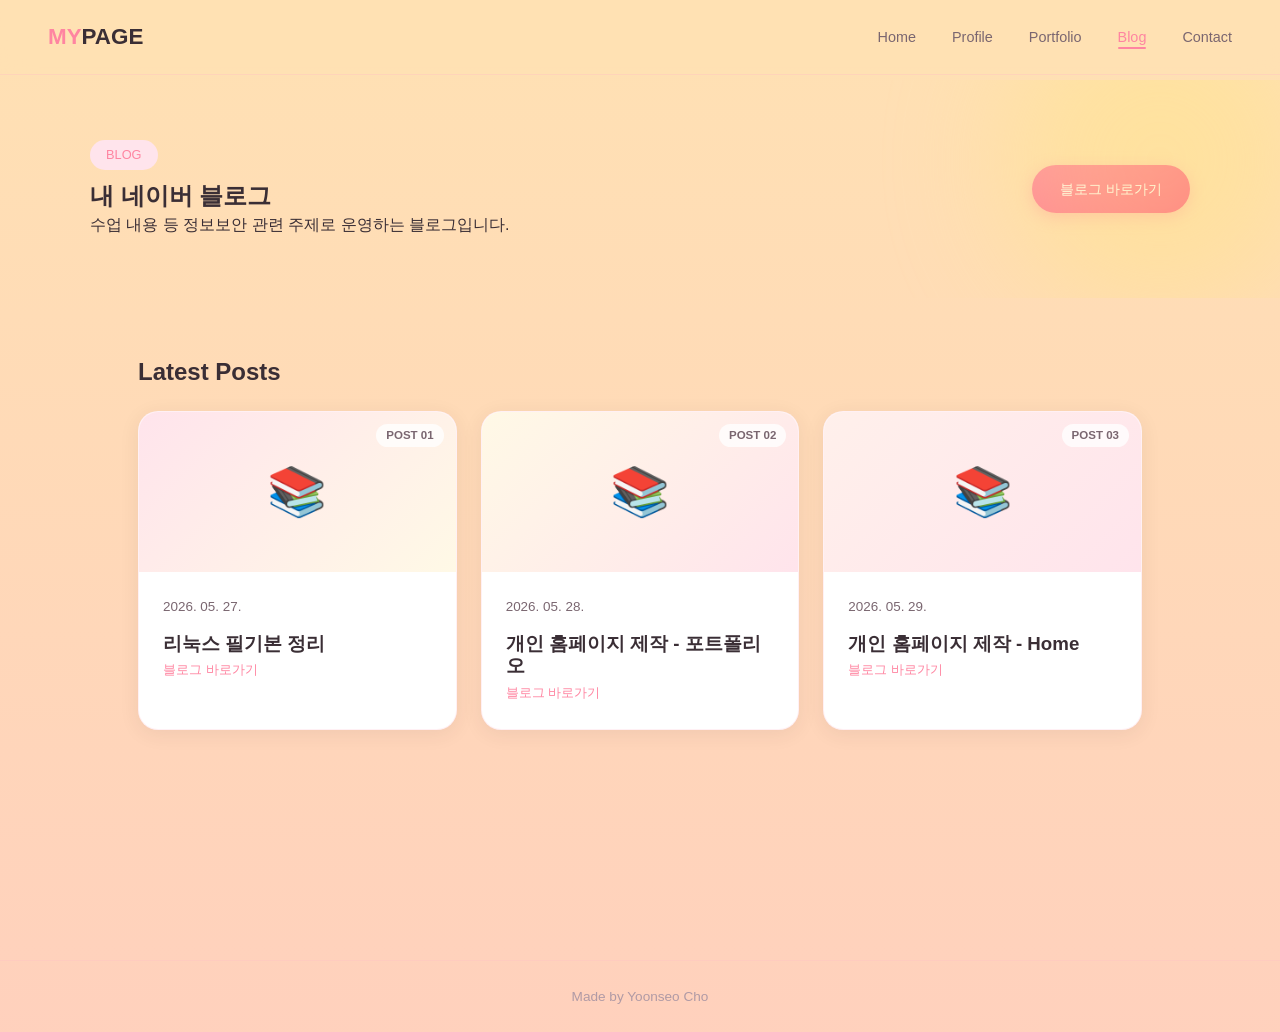
==== blog.html @ 68f16d3c "Add files via upload" ====
<!doctype html>
<html lang="ko">
  <head>
    <meta charset="UTF-8" />
    <meta name="viewport" content="width=device-width, initial-scale=1.0" />
    <title>My Portfolio · Blog</title>
    <link rel="stylesheet" href="css/style.css" />
    <link rel="stylesheet" href="css/pages.css" />
  </head>
  <body>
    <nav class="navbar">
      <div class="nav-logo">MY<span>PAGE</span></div>
      <ul class="nav-links">
        <li><a href="index.html">Home</a></li>
        <li><a href="profile.html">Profile</a></li>
        <li><a href="portfolio.html">Portfolio</a></li>
        <li><a href="blog.html" class="active">Blog</a></li>
        <li><a href="contact.html">Contact</a></li>
      </ul>
      <div class="nav-toggle"><span></span><span></span><span></span></div>
    </nav>

    <main class="page-wrapper">
      <section class="blog-hero">
        <div
          class="blob"
          style="
            width: 320px;
            height: 320px;
            background: var(--yellow-mid);
            top: -80px;
            right: -40px;
          "
        ></div>
        <div class="blog-hero-inner">
          <div>
            <div class="pill-label">BLOG</div>
            <h1>내 네이버 블로그</h1>
            <p>수업 내용 등 정보보안 관련 주제로 운영하는 블로그입니다.</p>
          </div>
          <a
            href="https://blog.naver.com/avac-ode2613"
            target="_blank"
            class="btn btn-primary"
            style="white-space: nowrap; flex-shrink: 0"
          >
            블로그 바로가기
          </a>
        </div>
      </section>

      <div class="blog-content">
        <h2 class="blog-posts-title">Latest Posts</h2>

        <div class="blog-posts-grid" data-stagger>
          <div class="blog-post-card fade-in">
            <div class="blog-post-thumb">
              📚
              <span class="post-num">POST 01</span>
            </div>
            <div class="blog-post-body">
              <p class="blog-post-date">2026. 05. 27.</p>
              <h3>리눅스 필기본 정리</h3>
              <a
                href="https://blog.naver.com/avac-ode2613"
                target="_blank"
                class="blog-post-link"
                >블로그 바로가기</a
              >
            </div>
          </div>

          <div class="blog-post-card fade-in">
            <div
              class="blog-post-thumb"
              style="
                background: linear-gradient(
                  135deg,
                  var(--yellow-light),
                  var(--pink-light)
                );
              "
            >
              📚
              <span class="post-num">POST 02</span>
            </div>
            <div class="blog-post-body">
              <p class="blog-post-date">2026. 05. 28.</p>
              <h3>개인 홈페이지 제작 - 포트폴리오</h3>
              <a
                href="https://blog.naver.com/avac-ode2613"
                target="_blank"
                class="blog-post-link"
                >블로그 바로가기</a
              >
            </div>
          </div>

          <div class="blog-post-card fade-in">
            <div
              class="blog-post-thumb"
              style="
                background: linear-gradient(135deg, #fff0eb, var(--pink-light));
              "
            >
              📚
              <span class="post-num">POST 03</span>
            </div>
            <div class="blog-post-body">
              <p class="blog-post-date">2026. 05. 29.</p>
              <h3>개인 홈페이지 제작 - Home</h3>
              <a
                href="https://blog.naver.com/avac-ode2613"
                target="_blank"
                class="blog-post-link"
                >블로그 바로가기</a
              >
            </div>
          </div>
        </div>
      </div>
    </main>

    <footer class="footer">
      <p>Made by Yoonseo Cho</p>
    </footer>

    <script src="js/main.js"></script>
  </body>
</html>
---- css/style.css ----
/* ===== CSS Variables ===== */
:root {
  --pink-light: #ffe4ec;
  --pink-mid: #ffb6c8;
  --pink-accent: #ff85a1;
  --yellow-light: #fff9e6;
  --yellow-mid: #ffe680;
  --text-dark: #3a2e35;
  --text-mid: #7a6670;
  --text-soft: #b09aa5;
  --white: #ffffff;
  --shadow: 0 4px 20px rgba(58, 46, 53, 0.08);
  --shadow-hover: 0 8px 32px rgba(255, 133, 161, 0.15);
  --radius: 20px;
  --radius-sm: 12px;
  --t: all 0.3s ease;
}

/* ===== Reset & Base ===== */
*,
*::before,
*::after {
  box-sizing: border-box;
  margin: 0;
  padding: 0;
}
html {
  scroll-behavior: smooth;
}
body {
  font-family: sans-serif;
  background: linear-gradient(#ffe1b3 0%, hsl(18, 100%, 87%) 100%);
  min-height: 100vh;
  color: var(--text-dark);
  line-height: 1.7;
}
h1,
h2,
h3,
h4 {
  line-height: 1.2;
}
a {
  text-decoration: none;
  color: inherit;
}
img {
  max-width: 100%;
}
::-webkit-scrollbar {
  width: 6px;
}
::-webkit-scrollbar-track {
  background: var(--pink-light);
}
::-webkit-scrollbar-thumb {
  background: var(--pink-accent);
  border-radius: 99px;
}

/* ===== Navbar ===== */
.navbar {
  position: fixed;
  top: 0;
  left: 0;
  right: 0;
  z-index: 1000;
  display: flex;
  align-items: center;
  justify-content: space-between;
  padding: 18px 48px;
  background: rgba(255, 225, 179, 0.88);
  backdrop-filter: blur(16px);
  border-bottom: 1.5px solid rgba(255, 182, 200, 0.3);
  transition: var(--t);
}
.navbar.scrolled {
  padding: 12px 48px;
  box-shadow: var(--shadow-hover);
}
.nav-logo {
  font-size: 1.4rem;
  font-weight: 700;
  color: var(--pink-accent);
}
.nav-logo span {
  color: var(--text-dark);
}
.nav-links {
  display: flex;
  gap: 36px;
  list-style: none;
}
.nav-links a {
  font-size: 0.9rem;
  font-weight: 500;
  color: var(--text-mid);
  position: relative;
  transition: var(--t);
}
.nav-links a::after {
  content: '';
  position: absolute;
  bottom: -4px;
  left: 0;
  width: 0;
  height: 2px;
  background: var(--pink-accent);
  border-radius: 99px;
  transition: var(--t);
}
.nav-links a:hover,
.nav-links a.active {
  color: var(--pink-accent);
}
.nav-links a:hover::after,
.nav-links a.active::after {
  width: 100%;
}
.nav-toggle {
  display: none;
  flex-direction: column;
  gap: 5px;
  cursor: pointer;
  padding: 4px;
}
.nav-toggle span {
  display: block;
  width: 24px;
  height: 2px;
  background: var(--text-dark);
  border-radius: 99px;
  transition: var(--t);
}

/* ===== Layout ===== */
.page-wrapper {
  padding-top: 80px;
  min-height: 100vh;
}
.section {
  padding: 80px 48px;
  max-width: 1100px;
  margin: 0 auto;
}
.section-title {
  font-size: 2.2rem;
  margin-bottom: 8px;
}
.section-subtitle {
  color: var(--text-soft);
  margin-bottom: 48px;
}
.pill-label {
  display: inline-block;
  padding: 4px 16px;
  background: var(--pink-light);
  color: var(--pink-accent);
  border-radius: 99px;
  font-size: 0.8rem;
  font-weight: 500;
  margin-bottom: 12px;
}

/* ===== Cards ===== */
.card {
  background: var(--white);
  border-radius: var(--radius);
  padding: 36px;
  box-shadow: var(--shadow);
  border: 1.5px solid rgba(255, 182, 200, 0.2);
  transition: var(--t);
}
.card:hover {
  transform: translateY(-4px);
  box-shadow: var(--shadow-hover);
  border-color: rgba(255, 133, 161, 0.3);
}

/* ===== Buttons ===== */
.btn {
  display: inline-flex;
  align-items: center;
  gap: 8px;
  padding: 12px 28px;
  border-radius: 99px;
  font-size: 0.9rem;
  font-weight: 500;
  cursor: pointer;
  border: none;
  transition: var(--t);
}
.btn-primary {
  background: linear-gradient(135deg, var(--pink-accent), #ff5c85);
  color: var(--white);
  box-shadow: 0 4px 16px rgba(255, 133, 161, 0.4);
}
.btn-primary:hover {
  transform: translateY(-2px);
  box-shadow: 0 8px 24px rgba(255, 133, 161, 0.5);
}
.btn-secondary {
  background: var(--yellow-light);
  color: var(--text-dark);
  border: 1.5px solid var(--yellow-mid);
}
.btn-secondary:hover {
  background: var(--yellow-mid);
  transform: translateY(-2px);
}
.btn-outline {
  background: transparent;
  color: var(--pink-accent);
  border: 1.5px solid var(--pink-accent);
}
.btn-outline:hover {
  background: var(--pink-light);
  transform: translateY(-2px);
}

/* ===== Blob / Footer / Animation ===== */
.blob {
  position: absolute;
  border-radius: 50%;
  filter: blur(60px);
  opacity: 0.4;
  pointer-events: none;
  z-index: 0;
}
.footer {
  text-align: center;
  padding: 24px;
  color: var(--text-soft);
  font-size: 0.85rem;
  border-top: 1.5px solid rgba(255, 182, 200, 0.2);
  margin-top: 60px;
}
.fade-in {
  opacity: 10;
  transform: translateY(24px);
  transition:
    opacity 0.6s ease,
    transform 0.6s ease;
}

/* ===== Responsive ===== */
@media (max-width: 640px) {
  .navbar {
    padding: 16px 24px;
  }
  .navbar.scrolled {
    padding: 12px 24px;
  }
  .nav-links {
    display: none;
    flex-direction: column;
    position: absolute;
    top: 100%;
    left: 0;
    right: 0;
    background: rgba(255, 225, 179, 0.97);
    padding: 24px;
    gap: 20px;
    border-bottom: 1px solid var(--pink-light);
  }
  .nav-links.open {
    display: flex;
  }
  .nav-toggle {
    display: flex;
  }
  .section {
    padding: 48px 24px;
  }
}
---- css/pages.css ----
/* ===== HOME: Hero ===== */
.hero {
  position: relative;
  min-height: calc(100vh - 80px);
  display: flex;
  align-items: center;
  overflow: hidden;
  padding: 60px 48px;
}
.hero-content {
  position: relative;
  z-index: 1;
  max-width: 1100px;
  margin: 0 auto;
  width: 100%;
  display: grid;
  grid-template-columns: 1fr 1fr;
  align-items: center;
  gap: 64px;
}
.hero-text h1 {
  font-size: 3.6rem;
  line-height: 1.1;
  margin-bottom: 20px;
}
.hero-text h1 .highlight {
  color: var(--pink-accent);
}
.hero-text p {
  font-size: 1.05rem;
  color: var(--text-mid);
  margin-bottom: 36px;
  max-width: 440px;
}
.hero-actions {
  display: flex;
  gap: 16px;
  flex-wrap: wrap;
}
.hero-visual {
  display: flex;
  justify-content: center;
  align-items: center;
}

/* Profile Circle */
.profile-frame {
  position: relative;
  width: 320px;
  height: 320px;
}
.profile-ring {
  position: absolute;
  inset: -12px;
  border-radius: 50%;
  border: 3px dashed rgba(255, 133, 161, 0.4);
  animation: spin 16s linear infinite;
}
@keyframes spin {
  from {
    transform: rotate(0deg);
  }
  to {
    transform: rotate(360deg);
  }
}
.profile-circle {
  width: 320px;
  height: 320px;
  border-radius: 50%;
  overflow: hidden;
  border: 6px solid var(--white);
  box-shadow: 0 12px 48px rgba(255, 133, 161, 0.3);
}

/* ===== HOME: Team ===== */
.team-section {
  background: rgba(255, 255, 255, 0.25);
  padding: 80px 48px;
}
.team-inner {
  max-width: 1100px;
  margin: 0 auto;
}
.teammates-row {
  color: black;
  margin-bottom: 25px;
  display: grid;
  grid-template-columns: repeat(3, 1fr);
  gap: 24px;
}
.team-card {
  background: var(--white);
  border-radius: var(--radius);
  padding: 28px;
  box-shadow: var(--shadow);
  border: 1.5px solid rgba(255, 182, 200, 0.25);
  transition: var(--t);
  position: relative;
  overflow: hidden;
}
.team-card::before {
  content: '';
  position: absolute;
  top: 0;
  left: 0;
  right: 0;
  height: 4px;
  background: linear-gradient(90deg, var(--pink-accent), var(--yellow-mid));
}
.team-card:hover {
  transform: translateY(-6px);
  box-shadow: var(--shadow-hover);
}
.team-role-badge {
  display: inline-block;
  padding: 3px 12px;
  border-radius: 99px;
  font-size: 0.72rem;
  font-weight: 600;
  letter-spacing: 0.5px;
  text-transform: uppercase;
  margin-bottom: 10px;
}
.leader .team-role-badge {
  background: rgba(255, 133, 161, 0.15);
  color: var(--pink-accent);
}
.member .team-role-badge {
  background: rgba(255, 230, 128, 0.3);
  color: #c9a000;
}
.team-card h3 {
  font-size: 1.15rem;
  margin-bottom: 6px;
}
.team-link {
  display: inline-flex;
  align-items: center;
  gap: 5px;
  padding: 6px 14px;
  border-radius: 99px;
  font-size: 0.78rem;
  font-weight: 500;
  transition: var(--t);
}
.team-link.github {
  background: var(--pink-light);
  color: var(--text-dark);
}
.team-link.github:hover {
  background: var(--pink-mid);
}
.team-link.blog {
  background: var(--yellow-light);
  color: var(--text-dark);
}
.team-link.blog:hover {
  background: var(--yellow-mid);
}

/* ===== PROFILE ===== */
.profile-hero {
  padding: 60px 48px;
  position: relative;
  overflow: hidden;
}
.profile-hero-blob {
  width: 400px;
  height: 400px;
  background: var(--yellow-mid);
  top: -120px;
  right: -80px;
}
.profile-hero-inner {
  max-width: 1100px;
  margin: 0 auto;
  position: relative;
  z-index: 1;
  display: grid;
  grid-template-columns: auto 1fr;
  gap: 48px;
  align-items: center;
}
.profile-meta h1 {
  font-size: 2.5rem;
  margin-bottom: 8px;
}
.profile-meta .major {
  color: var(--text-mid);
  margin-bottom: 16px;
}
.portfolio-shortcut {
  max-width: 1100px;
  margin: 0 auto;
  padding: 24px 48px 0;
}
.skills-grid {
  display: grid;
  grid-template-columns: repeat(auto-fill, minmax(300px, 1fr));
  gap: 16px;
  margin-bottom: 48px;
}
.skill-btn {
  display: flex;
  flex-direction: column;
  gap: 6px;
  padding: 20px;
  background: var(--white);
  border: 1.5px solid rgba(255, 182, 200, 0.3);
  border-radius: var(--radius-sm);
  cursor: pointer;
  transition: var(--t);
  text-align: left;
}
.skill-btn:hover {
  border-color: var(--pink-accent);
  transform: translateY(-3px);
  box-shadow: var(--shadow-hover);
  background: var(--pink-light);
}
.skill-icon {
  font-size: 1.6rem;
}
.skill-name {
  font-size: 1rem;
  font-weight: 600;
  color: var(--text-dark);
}
.skill-desc {
  font-size: 0.78rem;
  color: var(--text-soft);
  line-height: 1.5;
}
.skill-arrow {
  font-size: 0.75rem;
  color: var(--pink-accent);
  font-weight: 600;
  margin-top: 4px;
}

/* ===== PORTFOLIO ===== */
.portfolio-header {
  padding: 60px 48px;
  position: relative;
  overflow: hidden;
}
.portfolio-header p {
  color: var(--text-mid);
  max-width: 520px;
}
.portfolio-grid {
  max-width: 1100px;
  margin: 0 auto;
  padding: 60px 48px;
  display: grid;
  grid-template-columns: 1fr 1fr;
  gap: 28px;
}
.portfolio-section-card {
  background: var(--white);
  border-radius: var(--radius);
  padding: 36px;
  box-shadow: var(--shadow);
  border: 1.5px solid rgba(255, 182, 200, 0.2);
  transition: var(--t);
}
.portfolio-section-card:hover {
  transform: translateY(-4px);
  box-shadow: var(--shadow-hover);
}
.portfolio-section-card.full-width {
  grid-column: 1/-1;
}
.portfolio-section-card h2 {
  font-size: 1.3rem;
  margin-bottom: 16px;
}
.portfolio-section-card ul {
  list-style: none;
  display: flex;
  flex-direction: column;
  gap: 8px;
}

/* ===== CONTACT ===== */
.contact-hero {
  padding: 60px 48px;
}
.contact-hero-inner {
  max-width: 1100px;
  margin: 0 auto;
}
.contact-grid {
  max-width: 1100px;
  margin: 0 auto;
  padding: 60px 48px;
  display: grid;
  grid-template-columns: repeat(auto-fill, minmax(300px, 1fr));
  gap: 24px;
}
.contact-card {
  background: var(--white);
  border-radius: var(--radius);
  padding: 28px;
  box-shadow: var(--shadow);
  border: 1.5px solid rgba(255, 182, 200, 0.2);
  transition: var(--t);
  display: flex;
  align-items: flex-start;
  gap: 16px;
}
.contact-card:hover {
  transform: translateY(-4px);
  box-shadow: var(--shadow-hover);
}
.contact-info label {
  display: block;
  font-size: 0.78rem;
  text-transform: uppercase;
  letter-spacing: 1px;
  color: var(--text-soft);
  margin-bottom: 6px;
}

/* ===== BLOG ===== */
.blog-hero {
  padding: 60px 48px;
  position: relative;
  overflow: hidden;
}
.blog-hero-inner {
  max-width: 1100px;
  margin: 0 auto;
  display: flex;
  align-items: center;
  justify-content: space-between;
  gap: 32px;
}
.blog-content {
  max-width: 1100px;
  margin: 0 auto;
  padding: 60px 48px;
}
.blog-posts-grid {
  display: grid;
  grid-template-columns: repeat(3, 1fr);
  gap: 24px;
}
.blog-post-card {
  background: var(--white);
  border-radius: var(--radius);
  overflow: hidden;
  box-shadow: var(--shadow);
  border: 1.5px solid rgba(255, 182, 200, 0.2);
  transition: var(--t);
}
.blog-post-card:hover {
  transform: translateY(-6px);
  box-shadow: var(--shadow-hover);
}
.blog-post-thumb {
  height: 160px;
  background: linear-gradient(135deg, var(--pink-light), var(--yellow-light));
  display: flex;
  align-items: center;
  justify-content: center;
  font-size: 3rem;
  position: relative;
}
.blog-post-thumb .post-num {
  position: absolute;
  top: 12px;
  right: 12px;
  background: rgba(255, 255, 255, 0.8);
  border-radius: 99px;
  padding: 2px 10px;
  font-size: 0.72rem;
  font-weight: 600;
  color: var(--text-mid);
}
.blog-post-body {
  padding: 24px;
}
.blog-post-body p {
  font-size: 0.84rem;
  color: var(--text-mid);
  line-height: 1.6;
  margin-bottom: 16px;
}
.blog-post-link {
  display: inline-flex;
  align-items: center;
  gap: 4px;
  font-size: 0.82rem;
  font-weight: 500;
  color: var(--pink-accent);
  transition: var(--t);
}

/* ===== Responsive: pages ===== */
@media (max-width: 900px) {
  .hero-content {
    grid-template-columns: 1fr;
    justify-items: center;
    text-align: center;
  }
  .hero-text p {
    margin: 0 auto 36px;
  }
  .hero-actions {
    justify-content: center;
  }
  .hero-visual {
    order: -1;
  }
  .profile-frame,
  .profile-circle {
    width: 240px;
    height: 240px;
  }
  .team-members-row {
    grid-template-columns: 1fr;
  }
  .portfolio-grid {
    grid-template-columns: 1fr;
  }
  .portfolio-section-card.full-width {
    grid-column: 1;
  }
  .blog-posts-grid {
    grid-template-columns: 1fr;
  }
  .blog-hero-inner {
    flex-direction: column;
  }
  .profile-hero-inner {
    grid-template-columns: 1fr;
    text-align: center;
  }
  .profile-social {
    justify-content: center;
  }
}
@media (max-width: 640px) {
  .hero {
    padding: 40px 24px;
  }
  .hero-text h1 {
    font-size: 2.4rem;
  }
  .team-section,
  .portfolio-header,
  .portfolio-grid,
  .contact-grid,
  .blog-content,
  .blog-hero,
  .profile-hero,
  .contact-hero {
    padding: 40px 24px;
  }
  .portfolio-shortcut {
    padding: 16px 24px 0;
  }
  .blog-naver-banner {
    flex-direction: column;
    text-align: center;
  }
}
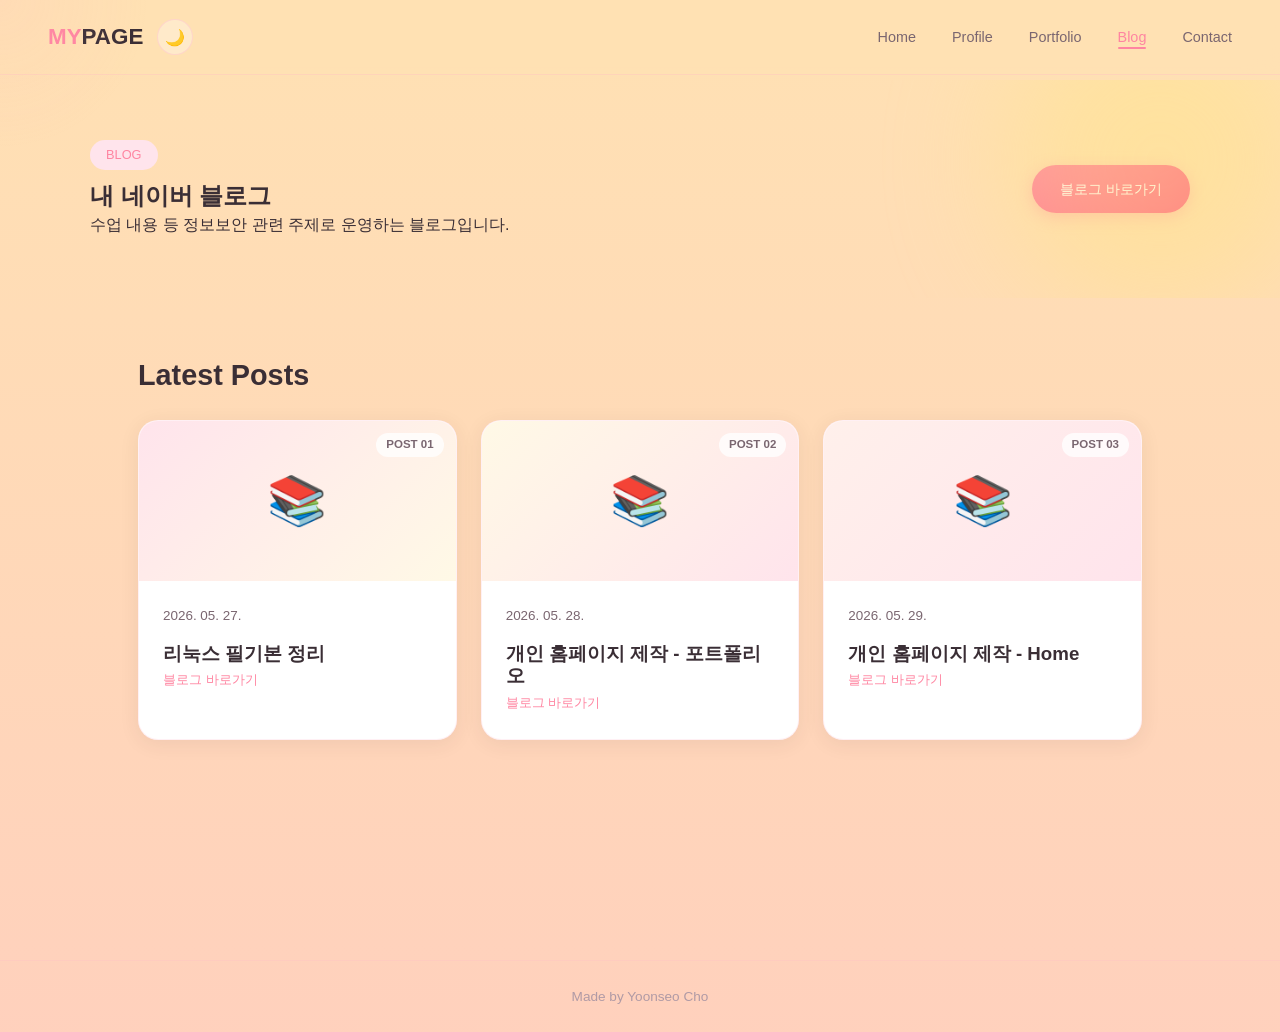
==== commit bfd98b94: "Add files via upload" ====
--- a/blog.html
+++ b/blog.html
@@ -9,7 +9,12 @@
   </head>
   <body>
     <nav class="navbar">
-      <div class="nav-logo">MY<span>PAGE</span></div>
+      <div class="nav-left">
+        <div class="nav-logo">MY<span>PAGE</span></div>
+        <button class="dark-toggle" id="darkToggle" title="다크모드 전환">
+          🌙
+        </button>
+      </div>
       <ul class="nav-links">
         <li><a href="index.html">Home</a></li>
         <li><a href="profile.html">Profile</a></li>
@@ -100,7 +105,11 @@
             <div
               class="blog-post-thumb"
               style="
-                background: linear-gradient(135deg, #fff0eb, var(--pink-light));
+                background: linear-gradient(
+                  135deg,
+                  var(--peach-light),
+                  var(--pink-light)
+                );
               "
             >
               📚
--- a/css/style.css
+++ b/css/style.css
@@ -5,6 +5,7 @@
   --pink-accent: #ff85a1;
   --yellow-light: #fff9e6;
   --yellow-mid: #ffe680;
+  --peach-light: #fff0eb;
   --text-dark: #3a2e35;
   --text-mid: #7a6670;
   --text-soft: #b09aa5;
@@ -14,6 +15,49 @@
   --radius: 20px;
   --radius-sm: 12px;
   --t: all 0.3s ease;
+}
+
+/* ===== Dark Mode Variables ===== */
+body.dark {
+  --pink-light: #3a1f28;
+  --pink-mid: #7a3a50;
+  --pink-accent: #ff85a1;
+  --yellow-light: #2a2210;
+  --yellow-mid: #a08000;
+  --peach-light: #2a1a14;
+  --text-dark: #f0e6ea;
+  --text-mid: #c4a8b4;
+  --text-soft: #8a6878;
+  --white: #1e1218;
+  --shadow: 0 4px 20px rgba(0, 0, 0, 0.4);
+  --shadow-hover: 0 8px 32px rgba(255, 133, 161, 0.2);
+  background: linear-gradient(#1a0d12 0%, #2a1520 100%);
+  color: var(--text-dark);
+}
+
+/* ===== Dark Mode Toggle Button ===== */
+.dark-toggle {
+  display: flex;
+  align-items: center;
+  justify-content: center;
+  width: 36px;
+  height: 36px;
+  border-radius: 50%;
+  border: 1.5px solid rgba(255, 182, 200, 0.4);
+  background: rgba(255, 255, 255, 0.3);
+  cursor: pointer;
+  font-size: 1rem;
+  transition: var(--t);
+  flex-shrink: 0;
+}
+.dark-toggle:hover {
+  background: var(--pink-light);
+  border-color: var(--pink-accent);
+  transform: scale(1.1);
+}
+body.dark .dark-toggle {
+  background: rgba(255, 133, 161, 0.15);
+  border-color: var(--pink-accent);
 }
 
 /* ===== Reset & Base ===== */
@@ -74,9 +118,18 @@
   border-bottom: 1.5px solid rgba(255, 182, 200, 0.3);
   transition: var(--t);
 }
+body.dark .navbar {
+  background: rgba(26, 13, 18, 0.88);
+  border-bottom: 1.5px solid rgba(255, 133, 161, 0.15);
+}
 .navbar.scrolled {
   padding: 12px 48px;
   box-shadow: var(--shadow-hover);
+}
+.nav-left {
+  display: flex;
+  align-items: center;
+  gap: 14px;
 }
 .nav-logo {
   font-size: 1.4rem;
@@ -236,11 +289,15 @@
   margin-top: 60px;
 }
 .fade-in {
-  opacity: 10;
+  opacity: 0;
   transform: translateY(24px);
   transition:
     opacity 0.6s ease,
     transform 0.6s ease;
+}
+.fade-in.visible {
+  opacity: 1;
+  transform: translateY(0);
 }
 
 /* ===== Responsive ===== */
--- a/css/pages.css
+++ b/css/pages.css
@@ -134,6 +134,19 @@
   font-size: 1.15rem;
   margin-bottom: 6px;
 }
+body.dark .team-card {
+  background: #2a1520;
+  border-color: rgba(255, 133, 161, 0.2);
+}
+body.dark .team-card h3 {
+  color: #f5d5e0;
+}
+body.dark .team-card p {
+  color: #c4a0b0;
+}
+body.dark .team-section {
+  background: rgba(0, 0, 0, 0.15);
+}
 .team-link {
   display: inline-flex;
   align-items: center;
@@ -341,6 +354,10 @@
   max-width: 1100px;
   margin: 0 auto;
   padding: 60px 48px;
+}
+.blog-posts-title {
+  font-size: 1.8rem;
+  margin-bottom: 28px;
 }
 .blog-posts-grid {
   display: grid;
